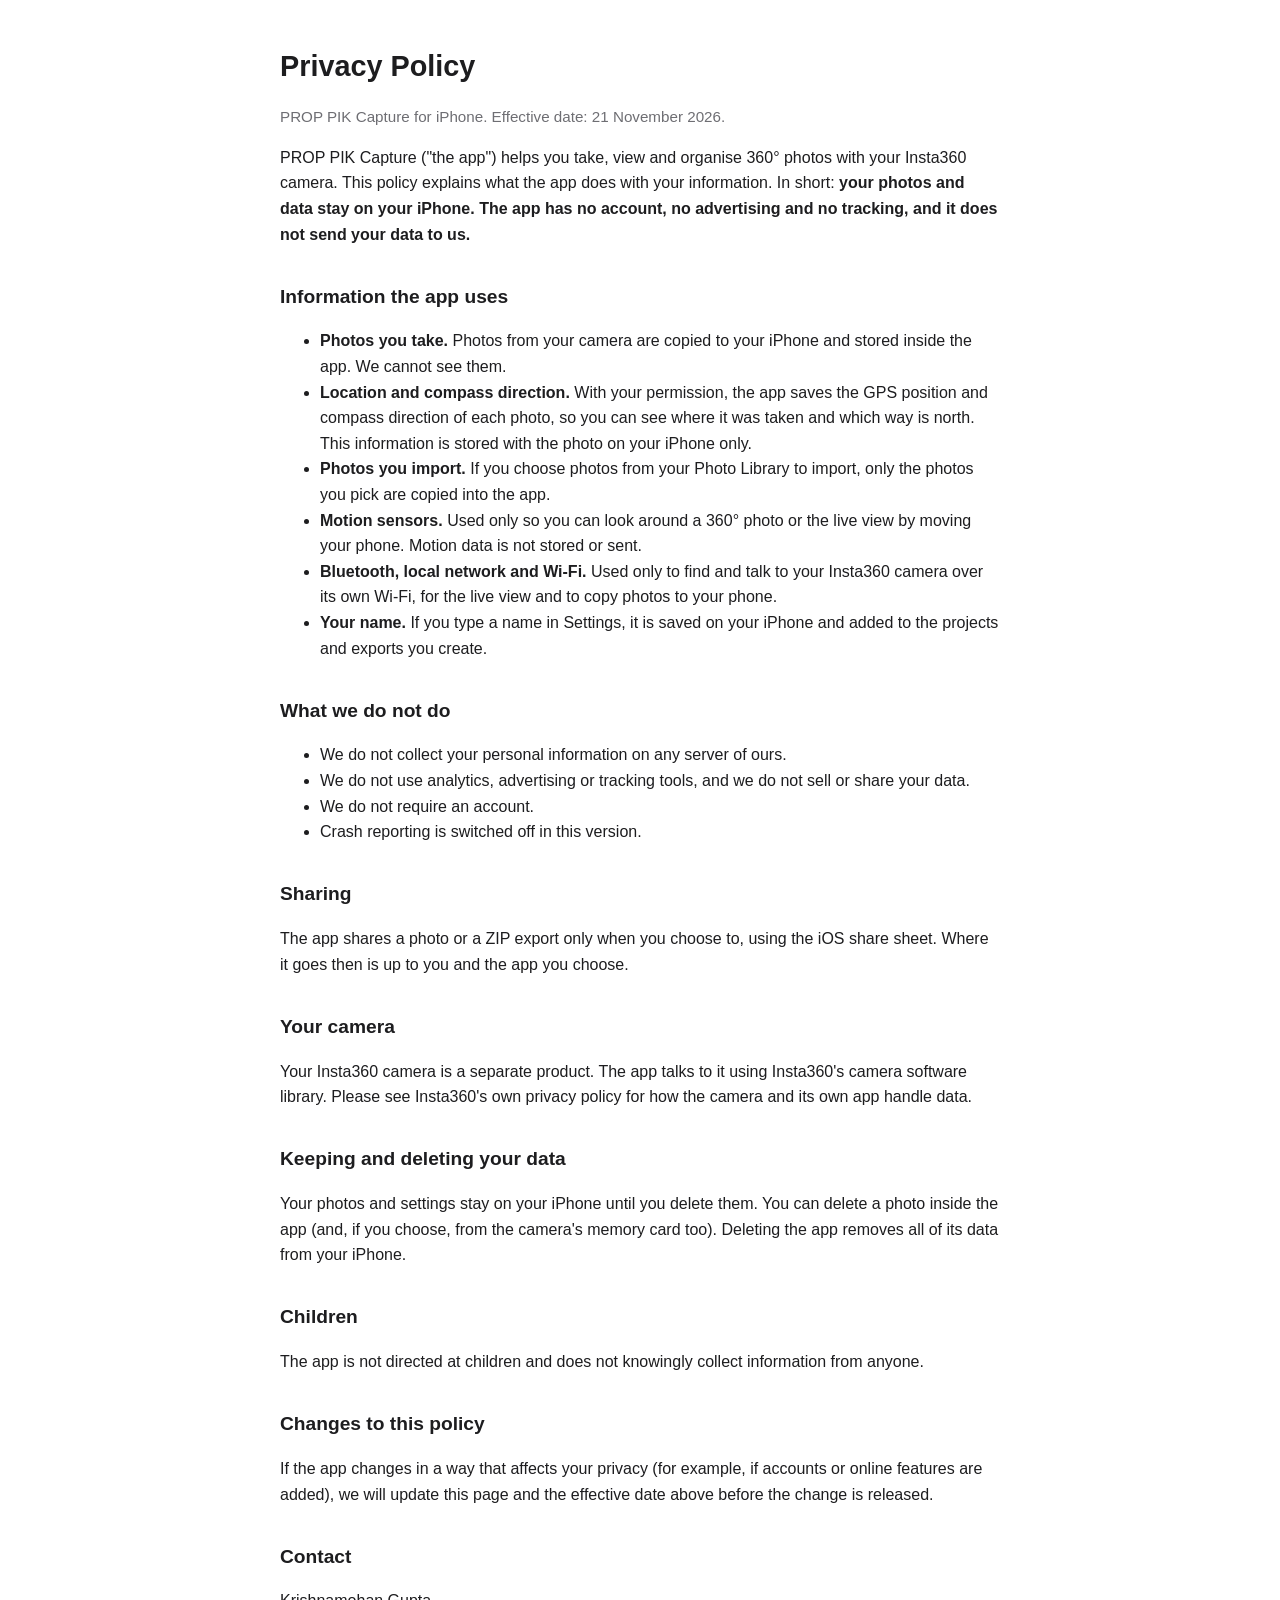
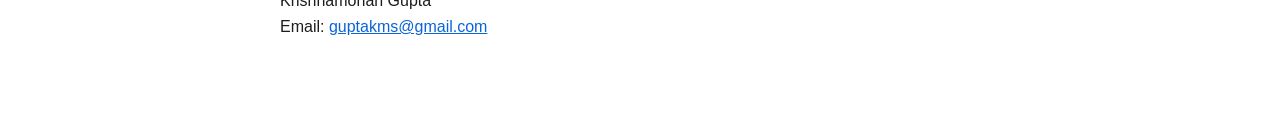
==== privacy.html @ 0ecba506 "Privacy policy and support page for PROP PIK Capture" ====
<!DOCTYPE html>
<html lang="en"><head><meta charset="utf-8"><meta name="viewport" content="width=device-width, initial-scale=1">
<title>PROP PIK Capture - Privacy Policy</title><link rel="stylesheet" href="style.css"></head>
<body>
<h1>Privacy Policy</h1>
<p class="muted">PROP PIK Capture for iPhone. Effective date: 21 November 2026.</p>

<p>PROP PIK Capture ("the app") helps you take, view and organise 360&deg; photos with your Insta360 camera. This policy explains what the app does with your information. In short: <strong>your photos and data stay on your iPhone. The app has no account, no advertising and no tracking, and it does not send your data to us.</strong></p>

<h2>Information the app uses</h2>
<ul>
<li><strong>Photos you take.</strong> Photos from your camera are copied to your iPhone and stored inside the app. We cannot see them.</li>
<li><strong>Location and compass direction.</strong> With your permission, the app saves the GPS position and compass direction of each photo, so you can see where it was taken and which way is north. This information is stored with the photo on your iPhone only.</li>
<li><strong>Photos you import.</strong> If you choose photos from your Photo Library to import, only the photos you pick are copied into the app.</li>
<li><strong>Motion sensors.</strong> Used only so you can look around a 360&deg; photo or the live view by moving your phone. Motion data is not stored or sent.</li>
<li><strong>Bluetooth, local network and Wi-Fi.</strong> Used only to find and talk to your Insta360 camera over its own Wi-Fi, for the live view and to copy photos to your phone.</li>
<li><strong>Your name.</strong> If you type a name in Settings, it is saved on your iPhone and added to the projects and exports you create.</li>
</ul>

<h2>What we do not do</h2>
<ul>
<li>We do not collect your personal information on any server of ours.</li>
<li>We do not use analytics, advertising or tracking tools, and we do not sell or share your data.</li>
<li>We do not require an account.</li>
<li>Crash reporting is switched off in this version.</li>
</ul>

<h2>Sharing</h2>
<p>The app shares a photo or a ZIP export only when you choose to, using the iOS share sheet. Where it goes then is up to you and the app you choose.</p>

<h2>Your camera</h2>
<p>Your Insta360 camera is a separate product. The app talks to it using Insta360's camera software library. Please see Insta360's own privacy policy for how the camera and its own app handle data.</p>

<h2>Keeping and deleting your data</h2>
<p>Your photos and settings stay on your iPhone until you delete them. You can delete a photo inside the app (and, if you choose, from the camera's memory card too). Deleting the app removes all of its data from your iPhone.</p>

<h2>Children</h2>
<p>The app is not directed at children and does not knowingly collect information from anyone.</p>

<h2>Changes to this policy</h2>
<p>If the app changes in a way that affects your privacy (for example, if accounts or online features are added), we will update this page and the effective date above before the change is released.</p>

<h2>Contact</h2>
<p>Krishnamohan Gupta<br>Email: <a href="mailto:guptakms@gmail.com">guptakms@gmail.com</a></p>
</body></html>
---- style.css ----
body{font-family:-apple-system,BlinkMacSystemFont,"Segoe UI",Roboto,sans-serif;max-width:720px;margin:0 auto;padding:24px 18px 60px;line-height:1.6;color:#1d1d1f;background:#fff}
h1{font-size:1.8rem;margin-bottom:.2em}h2{font-size:1.2rem;margin-top:1.8em}
.muted{color:#6e6e73;font-size:.95rem}a{color:#0a64d8}
@media (prefers-color-scheme:dark){body{background:#111;color:#f2f2f7}.muted{color:#a1a1a6}a{color:#6cb2ff}}
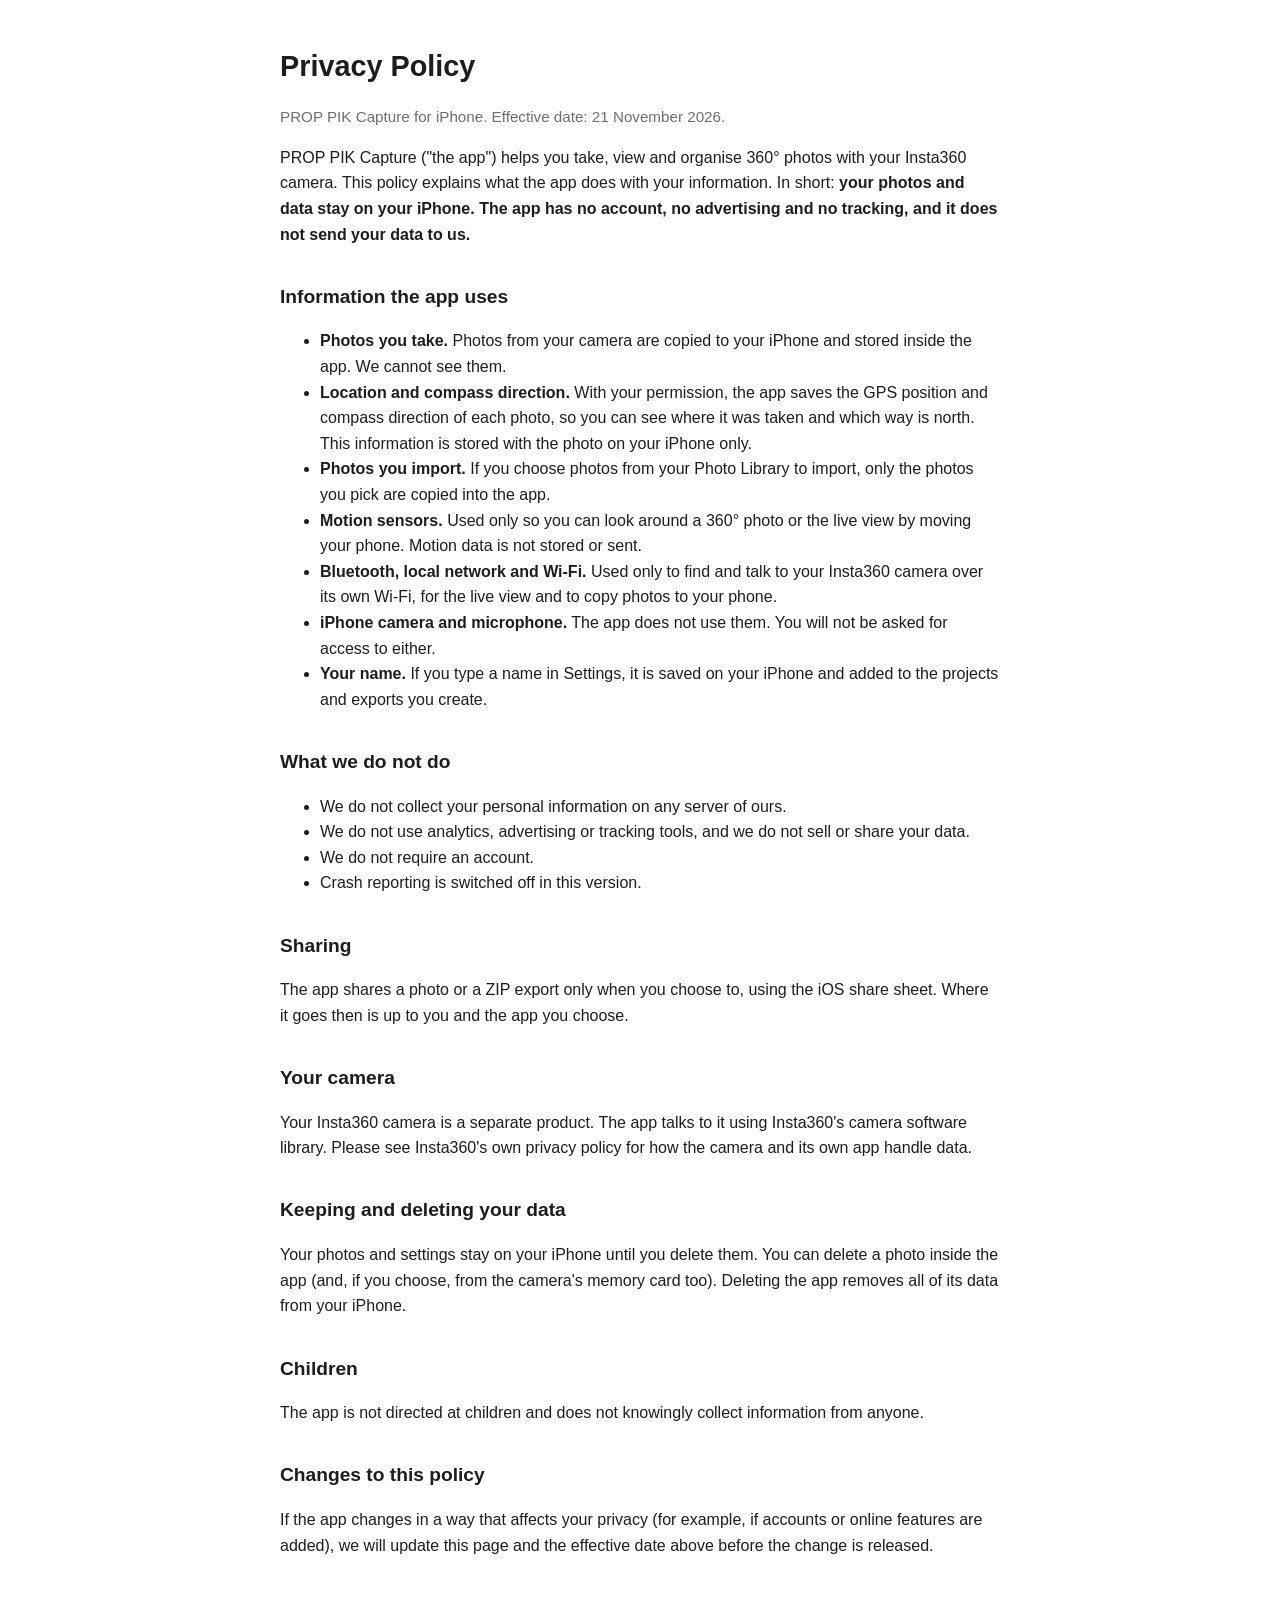
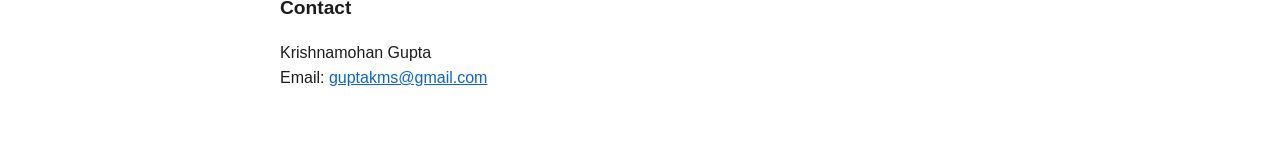
==== commit b3a150bc: "Privacy policy: camera and microphone not used" ====
--- a/privacy.html
+++ b/privacy.html
@@ -14,6 +14,7 @@
 <li><strong>Photos you import.</strong> If you choose photos from your Photo Library to import, only the photos you pick are copied into the app.</li>
 <li><strong>Motion sensors.</strong> Used only so you can look around a 360&deg; photo or the live view by moving your phone. Motion data is not stored or sent.</li>
 <li><strong>Bluetooth, local network and Wi-Fi.</strong> Used only to find and talk to your Insta360 camera over its own Wi-Fi, for the live view and to copy photos to your phone.</li>
+<li><strong>iPhone camera and microphone.</strong> The app does not use them. You will not be asked for access to either.</li>
 <li><strong>Your name.</strong> If you type a name in Settings, it is saved on your iPhone and added to the projects and exports you create.</li>
 </ul>
 
